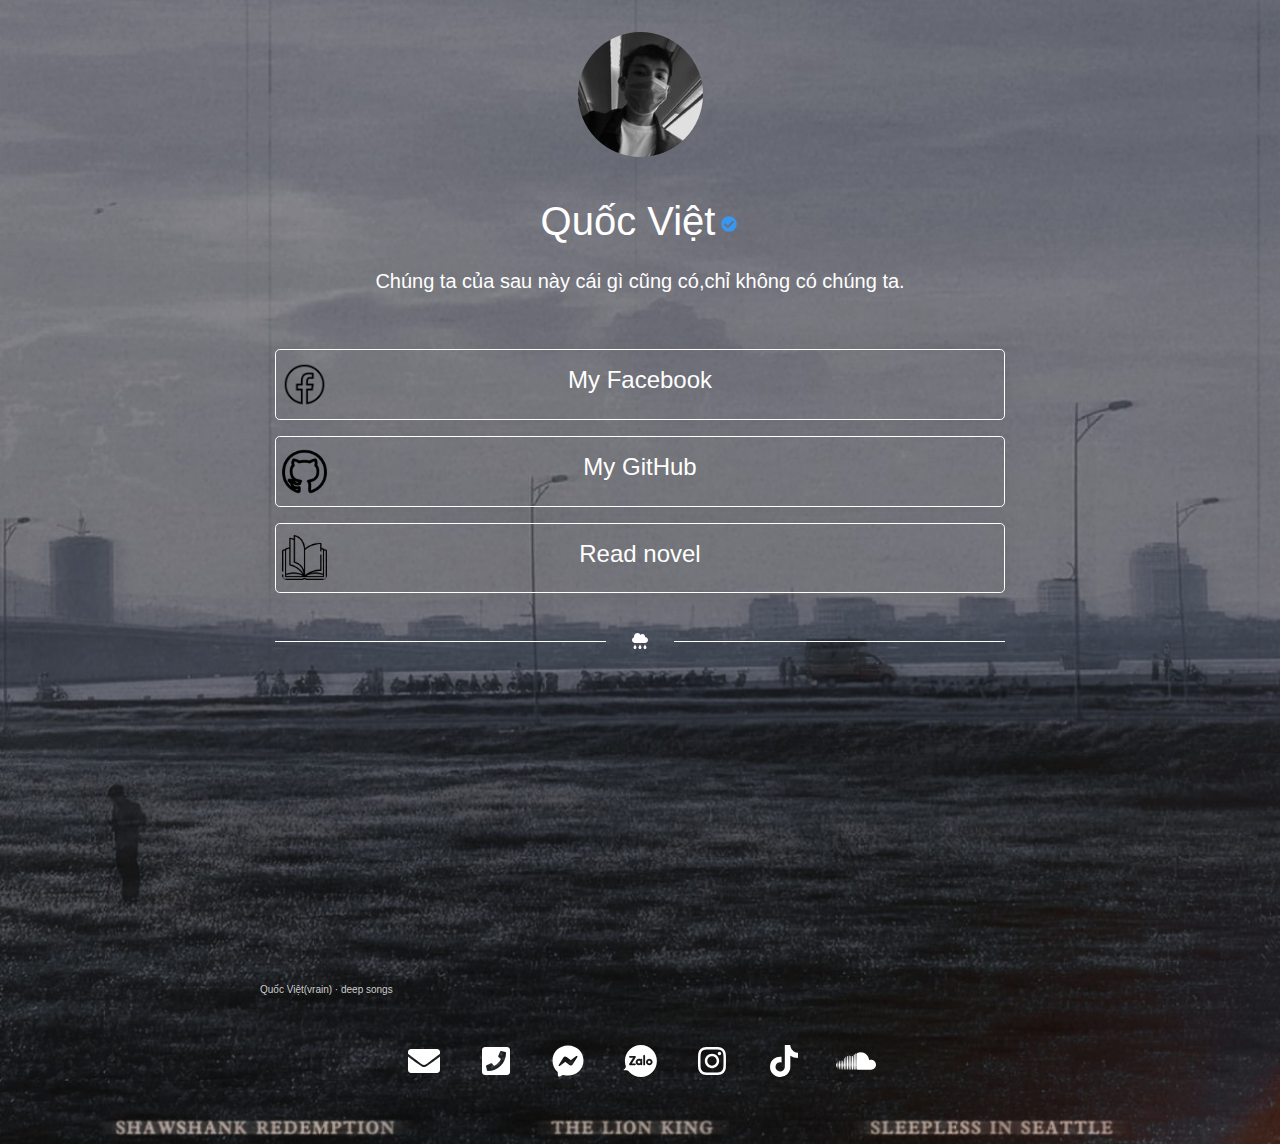
==== index.html @ 7cb37498 "Update index.html" ====
<!DOCTYPE html>
<html lang="en" class="link-html">
    <head>
        <title>About Me</title>
        <meta http-equiv="content-type" content="text/html; charset=UTF-8" />
        <meta name="viewport" content="width=device-width, initial-scale=1, shrink-to-fit=no" />

                    <meta name="description" content="Giới thiệu bản thân" />
        
                    <!-- Open Graph / Facebook / Twitter -->
                                                
                                                                <meta property="og:description" content="Giới thiệu bản thân" />
                    <meta property="twitter:description" content="Giới thiệu bản thân" />
                                                                <meta property="og:image" content="1f1982a9df02b1df5c68b6f0b409a7d0.jpg" />
                    <meta property="twitter:image" content="1f1982a9df02b1df5c68b6f0b409a7d0.jpg" />
                                    
        
                    <link href="favicon.ico" rel="shortcut icon" />
        
        
                    <link href="bootstrap.min.css?v=801" rel="stylesheet" media="screen">
                    <link href="custom.css?v=801" rel="stylesheet" media="screen">
                    <link href="link-custom.css?v=801" rel="stylesheet" media="screen">
                    <link href="animate.min.css?v=801" rel="stylesheet" media="screen">
        
                                <link href="https://fonts.googleapis.com/css?family=Lato&display=swap" rel="stylesheet">
            <style>
                body {
                    font-family:"Latos", sans-serif !important;
                }
            </style>
          <style type="text/css">
       .p1{
          font-family: Helvetica;
          -webkit-box-sizing: border-box;
          text-align: center;

       }

       
   </style> 
        
        
        
    </head>

    
<body class="link-body " style="background: url('3b8f3bf7d4045f3088a0c37876cc962c.jpg');">
<style>
    @font-face {
        font-family: 'Arial Black';
        font-style: normal;
        font-weight: 400;
        src: url('../../../../../themes/altum/assets/font/arial-black.woff') format('woff');
    }

    @font-face {
        font-family: 'Book Antiqua';
        font-style: normal;
        font-weight: 400;
        src: url('../../../../../themes/altum/assets/font/book-antiqua.woff') format('woff');
    }
    @font-face {
        font-family: 'Comic Sans MS';
        font-style: normal;
        font-weight: 400;
        src: url('../../../../../themes/altum/assets/font/comic-sans-ms.woff') format('woff');
    }
    @font-face {
        font-family: 'Courier New';
        font-style: normal;
        font-weight: 400;
        src: url('../../../../../themes/altum/assets/font/courier-new.woff') format('woff');
    }
    @font-face {
        font-family: 'Georgia';
        font-style: normal;
        font-weight: 400;
        src: url('../../../../../themes/altum/assets/font/georgia.woff') format('woff');
    }
    @font-face {
        font-family: 'Helvetica';
        font-style: normal;
        font-weight: 400;
        src: url('../../../../../themes/altum/assets/font/helvetica.woff') format('woff');
    }
    @font-face {
        font-family: 'Impact';
        font-style: normal;
        font-weight: 400;
        src: url('../../../../../themes/altum/assets/font/impact.woff') format('woff');
    }
    @font-face {
        font-family: 'Times New Roman';
        font-style: normal;
        font-weight: 400;
        src: url('../../../../../themes/altum/assets/font/times-new-roman.woff') format('woff');
    }

    @font-face {
        font-family: 'Tahoma';
        font-style: normal;
        font-weight: 400;
        src: url('../../../../../themes/altum/assets/font/tahoma.woff') format('woff');
    }

    @font-face {
        font-family: 'Trebuchet MS';
        font-style: normal;
        font-weight: 400;
        src: url('../../../../../themes/altum/assets/font/tahoma.woff') format('woff');
    }
    @font-face {
        font-family: 'Trebuchet MS';
        font-style: normal;
        font-weight: 400;
        src: url('../../../../../themes/altum/assets/font/trebuchet-ms.woff') format('woff');
    }
    @font-face {
        font-family: 'Verdana';
        font-style: normal;
        font-weight: 400;
        src: url('../../../../../themes/altum/assets/font/verdana.woff') format('woff');
    }

    @font-face {
        font-family: 'Wingdings';
        font-style: normal;
        font-weight: normal;
        src: url('../../../../../themes/altum/assets/font/wingding.woff') format('woff');
    }
    @font-face {
        font-family: 'Webdings';
        font-style: normal;
        font-weight: normal;
        src: url('../../../../../themes/altum/assets/font/webdings.woff') format('woff');
    }
    @font-face {
        font-family: 'Terminal';
        font-style: normal;
        font-weight: normal;
        src: url('../../../../../themes/altum/assets/font/terminal.woff') format('woff');
    }
    @font-face {
        font-family: 'Symbol';
        font-style: normal;
        font-weight: normal;
        src: url('../../../../../themes/altum/assets/font/symbol.woff') format('woff');
    }
    @font-face {
        font-family: 'Arial';
        font-style: normal;
        font-weight: normal;
        src: url('../../../../../themes/altum/assets/font/arial.woff') format('woff');
    }
    @font-face {
        font-family: 'Andale Mono';
        font-style: normal;
        font-weight: normal;
        src: url('../../../../../themes/altum/assets/font/andale-mono.woff') format('woff');
    }
    </style>
    <div class="container animate__animated animate__fadeIn">
        <div class="row d-flex justify-content-center text-center">
            <div class="col-md-8 link-content ">
                                
                <header class="d-flex flex-column align-items-center" style="color: #fff">
                    <img id="image" src="bb5ec8933a8e8cc62a2140f6967f6665.jpg" alt="Avatar" class="link-image"  />

                    <div class="d-flex flex-row align-items-center mt-4">
                        <h1 style="font-family:Arial;" id="title">Quốc Việt</h1>

                                                <span data-toggle="tooltip" title="Verified" class="link-verified ml-1"><i class="fa fa-fw fa-check-circle fa-1x"></i></span>
                                            </div>

                    <p id="description"><h5 class="p1" > Chúng ta của sau này cái gì cũng có,chỉ không có chúng ta. </h5></p>
                </header>

                <main id="links" class="mt-4">
                    <div class="row">

                        <div data-biolink-block-id="55191" class="col-12 my-2">
    <a data-nodeeplinks="100021952096888" 
        href=" https://www.facebook.com/Rain.16.4.2002" data-biolink-block-id="55191" class="btn btn-block btn-primary link-btn link-btn-rounded animate__animated animate__repeat-1 animate__pulse animate__delay-7s" 
        style="color: #FFFFFF; background: transparent; border: .1rem solid #FFFFFF">
        <div class="link-btn-image-wrapper link-btn-rounded" >
            <img src="6e3567d1ef678dacb10f0b6623782a63.png" class="link-btn-image" loading="lazy" />
        </div>
            <h4>My Facebook </h4>       
            </a>
</div>


                                                    
                                                                
<div data-biolink-block-id="55192" class="col-12 my-2">
    <a data-nodeeplink="" 
        href="https://github.com/vrain1642002/" data-biolink-block-id="55192" class="btn btn-block btn-primary link-btn link-btn-rounded animate__animated animate__repeat-2 animate__pulse animate__delay-7s" 
        style="color: #FFFFFF; background: transparent; border: .1rem solid #FFFFFF">
        <div class="link-btn-image-wrapper link-btn-rounded" >
            <img src="1.png" class="link-btn-image" loading="lazy" />
        </div>
              <h4>  My GitHub</h4> 
        
                    
            </a>
</div>



                            
                                                                
<div data-biolink-block-id="55195" class="col-12 my-2">
    <a data-nodeeplink="" 
        href="https://metruyenchu.com/" data-biolink-block-id="55195" class="btn btn-block btn-primary link-btn link-btn-rounded animate__animated animate__repeat-3 animate__pulse animate__delay-7s" 
        style="color: #FFFFFF; background: transparent; border: .1rem solid #FFFFFF">
        <div class="link-btn-image-wrapper link-btn-rounded" >
            <img src="2.png" class="link-btn-image" loading="lazy" />
        </div>

        
                   <h4>  Read novel </h4>        
            </a>
</div>



                            
                                                                


                            
                                
                                                                
<div data-biolink-block-id="57053" class="col-12 mt-4 mb-4">
    <div class="d-flex justify-content-center align-items-center">
        <hr class="w-100" style="border-color: #FFFFFF;" />

        <span class="mx-4">
            <i class="fas fa-cloud-rain fa-fw" style="color: #FFFFFF;"></i>
        </span>

        <hr class="w-100" style="border-color: #FFFFFF;" />
    </div>
</div>
<iframe width="100%" height="300" scrolling="no" frameborder="no" allow="autoplay" src="https://w.soundcloud.com/player/?url=https%3A//api.soundcloud.com/playlists/1082363620&color=%23717178&auto_play=false&hide_related=false&show_comments=true&show_user=true&show_reposts=false&show_teaser=true&visual=true"></iframe><div style="font-size: 10px; color: #cccccc;line-break: anywhere;word-break: normal;overflow: hidden;white-space: nowrap;text-overflow: ellipsis; font-family: Interstate,Lucida Grande,Lucida Sans Unicode,Lucida Sans,Garuda,Verdana,Tahoma,sans-serif;font-weight: 100;"><a href="https://soundcloud.com/qu-c-vi-t-201417100" title="Quốc Việt(vrain)" target="_blank" style="color: #cccccc; text-decoration: none;">Quốc Việt(vrain)</a> · <a href="https://soundcloud.com/qu-c-vi-t-201417100/sets/deep-song" title="deep songs" target="_blank" style="color: #cccccc; text-decoration: none;">deep songs</a></div>
                                                                        </div>

                                        <div id="socials" class="d-flex flex-wrap justify-content-center mt-5">

                                                                
                        <div class="mx-3 mb-3">
                            <span >
                                <a href="mailto: nhqviet.dth.tuy@gmail.com" target="_blank">
                                                                            <i
                                            data-toggle="tooltip"
                                            title="Email"
                                            class="fa fa-envelope fa-fw fa-2x"
                                            style="color: #fff; fill: #fff">
                                        </i>
                                                                    </a>
                            </span>
                        </div>

                                                                    
                        <div class="mx-3 mb-3">
                            <span >
                                <a href="tel: 0866715211" target="_blank">
                                                                            <i
                                            data-toggle="tooltip"
                                            title="Telephone"
                                            class="fa fa-phone-square fa-fw fa-2x"
                                            style="color: #fff; fill: #fff">
                                        </i>
                                                                    </a>
                            </span>
                        </div>

                                                                                                                                                            
                     

                                                                    
                        <div class="mx-3 mb-3">
                            <span >
                                <a href="https://m.me/Rain.16.4.2002" target="_blank">
                                                                            <i
                                            data-toggle="tooltip"
                                            title="Facebook Messenger"
                                            class="fab fa-facebook-messenger fa-fw fa-2x"
                                            style="color: #fff; fill: #fff">
                                        </i>
                                                                    </a>
                            </span>
                        </div>

                                                                    
                        <div class="mx-3 mb-3">
                            <span >
                                <a href="https://zalo.me/0866715211" target="_blank">
                                                                            <svg version="1.1" id="Layer_1" xmlns="http://www.w3.org/2000/svg" xmlns:xlink="http://www.w3.org/1999/xlink" x="0px" y="0px"
	                                         viewBox="0 0 40.1 38" style="width: 40px; height: 32px; fill: #fff; color: #fff; fill: #fff" xml:space="preserve">
                                            <path d="M7.5,31.8c-1.4-1.7-3.3-1.7-4.9-1.8c-0.8,0-1.7-0.1-2.5-0.3c0.6-0.4,1.2-0.8,1.7-1.2c0.5-0.6,0.9-1.2,1.2-1.9
                                                c0.2-0.6,0.4-1.2,0.2-1.9l0,0C1.6,20.2,9.4,33.7,7.5,31.8z M25,11.9c-0.6,0-1.1,0.5-1.1,1.1v10.1c0,0.6,0.5,1.1,1.1,1.1
                                                s1.1-0.5,1.1-1.1l0,0V13C26.1,12.4,25.6,11.9,25,11.9L25,11.9z M8.2,13c-0.6,0-1.1,0.5-1.1,1.1s0.5,1.1,1.1,1.1l0,0h3.6l-4.5,7.2
                                                c-0.3,0.5-0.2,1.2,0.4,1.5c0.2,0.1,0.4,0.2,0.7,0.2H14c0.6,0,1.1-0.5,1.1-1.1s-0.5-1.1-1.1-1.1l0,0h-3.6l4.5-7.2
                                                c0.3-0.5,0.2-1.2-0.4-1.5c-0.2-0.1-0.4-0.2-0.6-0.2C13.9,13,8.2,13,8.2,13z M21.6,16.3c-0.4,0-0.7,0.2-0.9,0.5
                                                c-0.6-0.3-1.2-0.5-1.9-0.5c-2.1,0-3.9,1.8-3.9,3.9s1.8,3.9,3.9,3.9c0.7,0,1.3-0.2,1.9-0.5c0.3,0.5,1,0.7,1.5,0.3
                                                c0.3-0.2,0.5-0.6,0.5-1v-2.8v-2.8C22.7,16.8,22.2,16.3,21.6,16.3L21.6,16.3z M31.1,16.3c-2.1,0-3.9,1.8-3.9,3.9s1.8,3.9,3.9,3.9
                                                c2.1,0,3.9-1.8,3.9-3.9S33.3,16.3,31.1,16.3z M18.9,18.6c0.9,0,1.7,0.7,1.7,1.7c0,0.9-0.7,1.7-1.7,1.7c-0.9,0-1.7-0.7-1.7-1.7
                                                S17.9,18.6,18.9,18.6z M31.1,18.6c0.9,0,1.7,0.7,1.7,1.7c0,0.9-0.7,1.7-1.7,1.7c-1,0-1.7-0.7-1.7-1.7S30.1,18.6,31.1,18.6z M40.1,19
                                                c0,10.5-8.5,19-19,19s-19-8.5-19-19s8.5-19,19-19S40.1,8.5,40.1,19z"/>
                                        </svg>

                                                                    </a>
                            </span>
                        </div>

                                                                    
                        <div class="mx-3 mb-3">
                            <span >
                                <a href="https://instagram.com/together10010" target="_blank">
                                                                            <i
                                            data-toggle="tooltip"
                                            title="Instagram"
                                            class="fab fa-instagram fa-fw fa-2x"
                                            style="color: #fff; fill: #fff">
                                        </i>
                                                                    </a>
                            </span>
                        </div>

                                                                                                                
                        <div class="mx-3 mb-3">
                            <span >
                                <a href="https://tiktok.com/@vrain1642002" target="_blank">
                                                                            <i
                                            data-toggle="tooltip"
                                            title="TikTok"
                                            class="fab fa-tiktok fa-fw fa-2x"
                                            style="color: #fff; fill: #fff">
                                        </i>
                                                                    </a>
                            </span>
                        </div>

                                                                                                                
                        <div class="mx-3 mb-3">
                            <span >
                                <a href="https://soundcloud.com/qu-c-vi-t-201417100" target="_blank">
                                                                            <i
                                            data-toggle="tooltip"
                                            title="SoundCloud"
                                            class="fab fa-soundcloud fa-fw fa-2x"
                                            style="color: #fff; fill: #fff">
                                        </i>
                                                                    </a>
                            </span>
                        </div>

                                                                                                                                                                                
                    </div>
                    
                </main>

                
                <footer class="link-footer">
                                    </footer>

            </div>
        </div>
    </div>

    </body>



  

    <script src="fb-deep-link.js"></script>
            <script src="jquery.min.js?v=801"></script>
            <script src="popper.min.js?v=801"></script>
            <script src="bootstrap.min.js?v=801"></script>
            <script src="main1.js?v=801"></script>
            <script src="functions1.js?v=801"></script>
            <script src="fontawesome.min.js?v=801"></script>
    
    <script>
  s



</html>
---- custom.css ----
b, strong {
	font-weight: 500;
}
/* Cancel the bg white for dark mode */
body[data-theme-style="dark"].bg-white {
	background: var(--body-bg) !important;
}
#create_biolink_socials {
	overflow-y: auto;
	overflow-x: hidden;
}
.scrolling::-webkit-scrollbar-track {
	-webkit-box-shadow: inset 0 0 6px rgba(0,0,0,0.3);
	background-color: #F5F5F5;
	border-radius: 10px;
}
.scrolling::-webkit-scrollbar
{
	width: 6px;
	background-color: #F5F5F5;

}
.scrolling::-webkit-scrollbar-thumb
{
	background-color: rgba(130, 122, 122, 0.42);
	border-radius: 10px;
}

.link-body::-webkit-scrollbar-track {
	-webkit-box-shadow: inset 0 0 6px rgba(0,0,0,0.3);
	background-color: #F5F5F5;
	border-radius: 10px;
}
.link-body::-webkit-scrollbar
{
	width: 6px;
	background-color: #2424241c;

}
.link-body::-webkit-scrollbar-thumb
{
	background-color: rgba(130, 122, 122, 0.42);
	border-radius: 10px;
}
.modal-header {
	padding: 1rem;
	border-bottom: 0;
}

.modal-subheader {
	padding: 0 1rem;
	border-bottom: 0;
	margin: 0;
}

.modal-content {
	padding: 1rem;
	border: none;
	box-shadow: none;
	-webkit-box-shadow: none;
}

/* Forms */
.input-group-text {
	font-size: 0.9rem;
}

/* Footer */
.footer {
	padding: 4rem 0;
	margin: 6rem 0 0 0;
	font-size: 0.95rem;
	background: var(--footer-bg);
}

.footer {
	color: rgba(255, 255, 255, 0.65);
}

.footer a:not(.dropdown-item), .footer a:hover:not(.dropdown-item) {
	color: rgba(255, 255, 255, 0.65);
}

.footer a.icon {
	color: rgba(255, 255, 255, 0.65);
}

.footer-logo {
	width: 75px;
	max-width: 75px;
	height: auto;
	filter: grayscale(100%);
}

/* Filters */
.filters-dropdown {
	width: 18rem;
	max-height: 30rem;
	overflow-y: auto;
}

/* Custom breadcrumbs */
.custom-breadcrumbs {
	list-style: none;
	padding: 0;
	display: flex;
	flex-wrap: wrap;
}

.custom-breadcrumbs > li {
	margin-right: .5rem;
}

.custom-breadcrumbs > li > a {
	color: var(--gray);
}

.custom-breadcrumbs > li > svg {
	color: var(--gray-400);
	margin-left: .5rem;
}

.custom-breadcrumbs > li.active {
}

/* Helper classes */
.list-style-none {
	list-style: none;
	padding: 0;
}

.clickable {
	cursor: pointer;
}

.no-underline, .no-underline:hover{
	text-decoration: none;
}

.icon-favicon {
	width: 1rem;
	height: 1rem;
}

/* Navbar custom menu */
.navbar .dropdown-item svg {
	color: var(--gray-700);
}

.navbar .dropdown-item:active svg {
	color: var(--white);
}

.navbar-main {
	min-height: 0 !important;
	background: var(--white);
	border-bottom: 1px solid var(--gray-300);
}

[data-theme-style="dark"] .navbar-main {
	border-bottom: 1px solid var(--gray-100);
}

.navbar-main .navbar-nav > li {
	padding: .5rem !important;
}

.navbar-logo {
	max-height: 2.5rem;
	height: 2.5rem;
}

.navbar-avatar {
	width: 50px;
	height: 50px;
	border-radius: 50%;
}

.navbar-custom-toggler {
	padding: 0.5rem .8rem;
	font-size: 1.25rem;
	line-height: 1;
	background-color: transparent;
	border-radius: .25rem;

	color: var(--gray-700);
	border-color: var(--gray-300);
}

.navbar-dark .navbar-nav .nav-link {
	color: rgba(255,255,255,.85);
}

.chart-container {
	position: relative;
	margin: auto;
	height: 250px;
	width: 100%;
}

/* Dropdown */
.dropdown-toggle-simple::after {
	display:none;
}

/* Nav pills custom */
.nav-custom .nav-link {
	font-size: .95rem;
	background: var(--white);
	border-radius: .25rem;
	border: 2px solid var(--gray-200);
	color: var(--gray-700);
}

.nav-custom .nav-link:hover {
	color: var(--primary-900);
	/*background: var(--primary-100);*/
	border-color: var(--primary-700);
}

.nav-custom .nav-link.active {
	color: var(--primary-800);
	border-color: var(--primary-800);
}

/* Index */
.index-container {
	width: 100%;
	padding: 10rem 0 12rem 0;

	background-image: url("data:image/svg+xml,%0A%3Csvg viewBox='0 0 500 500' xmlns='http://www.w3.org/2000/svg' width='100%25' id='blobSvg'%3E%3Cpath id='blob' d='M461,317Q434,384,367,394.5Q300,405,242.5,427Q185,449,145,402Q105,355,71,302.5Q37,250,81.5,205Q126,160,165.5,135Q205,110,255,95Q305,80,328,128.5Q351,177,419.5,213.5Q488,250,461,317Z' fill='none' stroke-width='7px' stroke='%23B2F5EA'%3E%3C/path%3E%3C/svg%3E%0A");	background-size: 130%;
	background-repeat: no-repeat;
	background-position: 75% 35%;
}

@media (min-width: 576px) {
}

@media (min-width: 768px) {
}

@media (min-width: 992px) {
	.index-container {
		background-image:
				url("data:image/svg+xml,%0A%3Csvg viewBox='0 0 500 500' xmlns='http://www.w3.org/2000/svg' width='100%25' id='blobSvg'%3E%3Cdefs%3E%3ClinearGradient id='gradient' x1='0%25' y1='0%25' x2='0%25' y2='100%25'%3E%3Cstop offset='0%25' style='stop-color: rgb(194, 229, 156);'%3E%3C/stop%3E%3Cstop offset='100%25' style='stop-color: rgb(100, 179, 244);'%3E%3C/stop%3E%3C/linearGradient%3E%3C/defs%3E%3Cpath id='blob' d='M432,307Q448,364,393.5,384Q339,404,294.5,399Q250,394,205,400Q160,406,147,361.5Q134,317,103,283.5Q72,250,99.5,214.5Q127,179,153,153Q179,127,214.5,76.5Q250,26,290,68.5Q330,111,393,121Q456,131,436,190.5Q416,250,432,307Z' fill='none' stroke-width='7px' stroke='url(%23gradient)'%3E%3C/path%3E%3C/svg%3E%0A"),
				url("data:image/svg+xml,%0A%3Csvg viewBox='0 0 500 500' xmlns='http://www.w3.org/2000/svg' width='100%25' id='blobSvg'%3E%3Cpath id='blob' d='M460.5,300.5Q425,351,378,370.5Q331,390,290.5,389.5Q250,389,199,407.5Q148,426,110.5,389Q73,352,91,301Q109,250,114.5,212.5Q120,175,149,150.5Q178,126,214,65.5Q250,5,310.5,23Q371,41,373,109.5Q375,178,435.5,214Q496,250,460.5,300.5Z' fill='none' stroke-width='7px' stroke='%2300cec9'%3E%3C/path%3E%3C/svg%3E%0A"),
				url("data:image/svg+xml,%0A%3Csvg viewBox='0 0 500 500' xmlns='http://www.w3.org/2000/svg' width='100%25' id='blobSvg'%3E%3Cpath id='blob' d='M417,303Q451,356,411,391Q371,426,322.5,437Q274,448,221.5,455.5Q169,463,132.5,425Q96,387,85,340Q74,293,55,245Q36,197,79.5,167Q123,137,160,124Q197,111,232.5,107.5Q268,104,327.5,78Q387,52,429,93Q471,134,427,192Q383,250,417,303Z' fill='none' stroke-width='7px' stroke='%23a29bfe'%3E%3C/path%3E%3C/svg%3E%0A"),
				url("data:image/svg+xml,%0A%3Csvg viewBox='0 0 500 500' xmlns='http://www.w3.org/2000/svg' width='100%25' id='blobSvg'%3E%3Cpath id='blob' d='M448.57143,295.10713Q422.53566,340.21425,371.74995,346.87496Q320.96424,353.53566,299.98212,421.8214Q279,490.10715,226.16072,470.62499Q173.32144,451.14282,133.26785,419.91071Q93.21425,388.6786,94.19646,338.57143Q95.17866,288.46426,96.57149,250.33928Q97.96432,212.21429,108.92859,173.57143Q119.89285,134.92857,147.5,93.07143Q175.10715,51.21429,222.625,65.94641Q270.14286,80.67852,308.46428,95.49998Q346.78571,110.32144,402.92859,125.39285Q459.07147,140.46426,466.83934,195.23213Q474.60721,250,448.57143,295.10713Z' fill='none' stroke-width='7px' stroke='%2338B2AC'%3E%3C/path%3E%3C/svg%3E%0A");

		background-position: 90%, 100%, 95%, 85%;
		background-size: 30rem, 45rem, 35rem, 30rem;
		background-repeat: no-repeat;
	}
}

@media (min-width: 1200px) {
	.index-container {
		background-position: 60%, 100%, 100%, 75%;
		background-size: contain, 30rem, 45rem, contain;
		background-repeat: no-repeat;
	}
}

.index-image {
	width: 100%;
	height: auto;
	position: absolute;
	top: -5rem;
}


@media (min-width: 1375px) {
	.index-image {
		width: 115%;
		top: -8rem;
	}
}

.index-header {
	font-size: 3.8rem;
	font-weight: bold;
}

.index-subheader {
	font-size: 1.35rem;
}

.index-button {
	padding: 1rem 1.7rem;
	font-size: 1rem;
	letter-spacing: 0.15rem;
	font-weight: bold;
	text-transform: uppercase;
	box-shadow: 0 0 .8rem 0 rgba(136, 152, 170, .15) !important;
	transition: all .3s ease-in-out;
}

.user-avatar {
	border-radius: 50%;
	max-width: 80px;
	max-height: 80px;
}

/* Link Settings page */
.link-image-preview {
	width: 125px;
	height: 125px;
	border-radius: 50%;
	border: .1rem dashed var(--gray-400);
	padding: .5rem;
}

.link-background-type-preset {
	width: 100%;
	height: 8rem;
	border-radius: .25rem;
	opacity: .75;
	transition: .3s opacity;
}

.link-background-type-preset:hover {
	cursor: pointer;
}

input[type="radio"]:checked ~ .link-background-type-preset {
	opacity: 1;
}

.link-background-type-image {
	border-radius: .25rem;
	margin-bottom: .5rem;
}

/* Biolink preview iframe */
.biolink-preview-container {

}

.biolink-preview {
	position: relative;
	margin: 0 auto;
	height: auto;
	width: auto;
	display: inline-block;
	text-align: left;
	border-radius: 4rem;
	padding: .7rem;
	background: linear-gradient(45deg,#444,#111);
	box-shadow: 0 0px 30px rgba(0,0,0,0.20);
	border: .3rem solid #444546;
}

@media (min-width: 768px) {
	.biolink-preview {
		position: sticky;
		top: .5rem;
	}
}

.biolink-preview-iframe-container {
	overflow: hidden;
	width: 300px;
	height: 625px;
	border-radius: 3rem;
	position: relative;
}

@media (min-width: 768px) {
	.biolink-preview-iframe-container {
		width: 375px;
		height: 825px;
	}
}

.biolink-preview-iframe {
	width: 100%;
	height: 100%;
	border: 0;
	margin: 0;
	padding: 0;
}


/* Others */
.trigger-type-select {
	max-width: 150px !important;
}

.container-disabled {
	pointer-events: none;
	opacity: .5;
}

.container-disabled-simple {
	pointer-events: none;
}

/* Other animations */
@keyframes slowbounce {
	from {
		-webkit-transform: translateY(0px);
		transform: translateY(0px);
	}
	to {
		-webkit-transform: translateY(-30px);
		transform: translateY(-30px);
	}
}

/* Custom dropdown */
.dropdown .dropdown-menu {
	border: 2px solid var(--gray-200);
	box-shadow: none;
}

.dropdown-divider {
	border-top: 2px solid var(--gray-200);
}

/* Animate dropdown menu */
.dropdown .dropdown-menu {
	animation-name: opacityIn;
	animation-duration: 0.3s;
}
@keyframes opacityIn {
	from {
		opacity: .3;
	}
	to {
		opacity: 1;
	}
}

/* Custom row */
.custom-row {
	border-radius: .25rem;
	padding: .75rem;
	position: relative;
	border: 2px solid var(--gray-200);
	background: var(--white);
}

[data-theme-style="dark"] .custom-row {
	border-color: var(--gray-100);
}

@media (min-width: 992px) {
	.custom-row {
		padding: 1.5rem;
	}
}

.custom-row-inactive {
	background: var(--gray-200);
}

.custom-row-side-controller {
	right: 100%;
	top: 25%;
	font-size: 1.2em;
	padding: .2em .2em;
}

@media (min-width: 768px) {

}

@media (min-width: 992px) {
	.custom-row-side-controller {
		position: absolute;
		padding: .4em .8em;
	}
}

.custom-row-side-controller-grab {
	cursor: grab;
}


/* Tables */
.table-custom-container {
	/*box-shadow: 0 .125rem .25rem rgba(0,0,0,.075) !important;*/
	border-radius: .25rem;
	border: 2px solid var(--gray-200);
}

.table-custom {
	margin-bottom: 0;
}

.table-custom thead th {
	border-top: 0;
	border-bottom: 0;
	background: var(--gray-100);
	color: var(--gray-900)
}

.table-custom th {
	padding: 1.25rem 1rem;
}

.table-custom td {
	padding: 1.75rem 1rem;
	background: var(--white);
	vertical-align: middle;
}

.table-custom tbody tr {
	transition: all .3s ease-in-out;
}

.table-custom tbody tr:hover td {
	background: var(--gray-100);
}

/* Custom PRE container */
.pre-custom {
	box-shadow: 0px 0px 20px #0000001a;
	background: white;
	padding: 2rem;
	font-size: 0.75rem;
}

/* Helpers */
.appearance-none {
	appearance: none;
	-moz-appearance: none;
	-webkit-appearance: none;
}
.select-custom-altum {
	background: url("data:image/svg+xml,%3csvg xmlns='http://www.w3.org/2000/svg' viewBox='0 0 4 5'%3e%3cpath fill='%232D3748' d='M2 0L0 2h4zm0 5L0 3h4z'/%3e%3c/svg%3e") no-repeat right .75rem center/8px 10px;
	padding: .375rem 1.75rem .375rem .75rem;
	background-color: var(--gray-200);
}

[data-theme-style="dark"] .select-custom-altum {
	background-color: var(--gray-100);
}

/* Highlight color pickers */
.pickr .pcr-button {
	border: 1px solid var(--gray-300)
}

/* Pricing */
.pricing-container {
	width: 80vw;
	position: relative;
	left: calc(-40vw + 50%);
}

.pricing {
	display: flex;
	flex-wrap: wrap;
	justify-content: center;
	width: 100%;
	margin: 0 auto 3em;
}

.pricing-plan {
	display: flex;
	flex-direction: column;
	flex: 0 1 360px;
	border-radius: .5rem;
	margin: 0 1.5rem 1.5rem 1.5rem;
	overflow: hidden;
	border: 2px solid var(--gray-300);
}

.pricing-header {
	display: flex;
	flex-direction: column;
	align-items: center;
	padding: 2.2rem 2.2rem 0 2.2rem;
	border-bottom: 1px solid var(--gray-200);
}

[data-theme-style="dark"] .pricing-header {
	border-color: var(--gray-100);
}

.pricing-name {
	background: var(--primary-200);
	padding: .15rem 1.25rem;
	color: var(--primary-600);
	font-size: .85rem;
	font-weight: 600;
	text-transform: uppercase;
	border-radius: 5rem;
}

.pricing-price {
	margin: 1rem 0;
}

.pricing-price-amount {
	font-size: 2.3rem;
	font-weight: bold;
}

.pricing-price-currency {
	font-size: .9rem;
	color: var(--gray);
}

.pricing-details {
	text-align: center;
	font-size: .85rem;
	color: var(--primary-800);
	margin-bottom: 1.5rem;
}

.pricing-body {
	padding: 0 2.2rem 2.2rem 2.2rem;
	background: var(--white);
}

.pricing-features {
	margin: 3rem 0;
	list-style: none;
	padding: 0;
}

.pricing-features li {
	display: flex;
	justify-content: space-between;
	align-items: center;

	margin: 1rem 0;
}

.pricing-button {
	font-weight: 600;
	font-size: 1.05rem;
	border-radius: 50rem;
}

/* Qr Code */
#qr {
	padding: 1rem;
}
#qr img {
	width: 100%;
	height: auto;
}

/* Custom Radio Boxes */
.custom-radio-box {
	cursor: pointer;
}

.custom-radio-box .custom-radio-box-main-text {
	font-size: 2.25rem;
}

.custom-radio-box .custom-radio-box-main-icon {
	font-size: 2.5rem;
}

.custom-radio-box input[type="radio"] + div {
	transition: all .3s ease-in-out;
	border: 2px solid var(--gray-200);
	background: var(--white);
}

.custom-radio-box input[type="radio"]:checked + div {
	border: 2px solid var(--primary);
}

/* Projects */
.project-avatar {
	width: 45px;
	height: 45px;
}

/* Round circles */
.round-circle-md {
	width: 2.5rem;
	height: 2.5rem;
	display: flex;
	justify-content: center;
	align-items: center;
	border-radius: 50%;
}

.round-circle-lg {
	width: 4.5rem;
	height: 4.5rem;
	display: flex;
	justify-content: center;
	align-items: center;
	border-radius: 50%;
}

/* Gradients */
.bg-gradient-primary {
	background: linear-gradient(230deg, #759bff, #843cf6);
}

.bg-gradient-secondary {
	background: linear-gradient(to right, #e7ebf0, #868e96);
}

.bg-gradient-success {
	background: linear-gradient(45deg, #7bffce, #30c93e);
}

.bg-gradient-info {
	background: linear-gradient(190deg, #64ddf1, #3c98f6);
}

.bg-gradient-warning {
	background: linear-gradient(135deg, #ffc480, #ff763b);
}

.bg-gradient-danger {
	background: linear-gradient(316deg, #fc5286, #fbaaa2);
}

.bg-gradient-light {
	background: linear-gradient(to right, #cfd9df 0%, #e2ebf0 100%);
}

.bg-gradient-dark {
	background: linear-gradient(to right, #7d7979 0%, #000000 100%);
}

/* Badge colors */
.badge-primary {
	color: hsl(211, 100%, 35%);
	background-color: hsl(211, 100%, 85%);
}

[data-theme-style="dark"] .badge-primary {
	background-color: hsl(211, 100%, 35%);
	color: hsl(211, 100%, 85%);
}

.badge-secondary {
	color: hsl(208, 7%, 35%);
	background-color: hsl(208, 7%, 85%);
}

[data-theme-style="dark"] .badge-secondary {
	background-color: hsl(208, 7%, 35%);
	color: hsl(208, 7%, 85%);
}

.badge-success {
	color: hsla(134, 50%, 30%, 1);
	background-color: hsla(134, 50%, 85%, 1);
}

[data-theme-style="dark"] .badge-success {
	background-color: hsla(134, 50%, 30%, 1);
	color: hsla(134, 50%, 85%, 1);
}

.badge-danger {
	color: hsla(354, 70%, 35%, 1);
	background-color: hsla(354, 70%, 85%, 1);
}

[data-theme-style="dark"] .badge-danger {
	background-color: hsla(354, 70%, 35%, 1);
	color: hsla(354, 70%, 85%, 1);
}

.badge-warning {
	background-color: hsla(45, 100%, 85%, 1);
	color: hsla(40, 80%, 30%, 1);
}

[data-theme-style="dark"] .badge-warning {
	background-color: hsla(50, 10%, 20%, 1);
	color: hsla(45, 100%, 85%, 1);
}

.badge-info {
	color: hsla(188, 60%, 30%, 1);
	background-color: hsla(188, 78%, 85%, 1);
}

[data-theme-style="dark"] .badge-info {
	background-color: hsla(188, 60%, 30%, 1);
	color: hsla(188, 78%, 85%, 1);
}

.badge-light {
	color: hsla(210, 15%, 35%, 1);
	background-color: hsl(210, 17%, 95%);
}

[data-theme-style="dark"] .badge-light {
	background-color: hsla(210, 15%, 35%, 1);
	color: hsl(210, 17%, 95%);
}

.badge-dark {
	color: hsla(210, 10%, 90%, 1);
	background-color: hsla(210, 10%, 20%, 1);
}

[data-theme-style="dark"] .badge-dark {
	background-color: hsla(210, 10%, 90%, 1);
	color: hsla(210, 10%, 20%, 1);
}

/* Invoice css */
.invoice-table th {
	border-top: 0 !important;
}

@media print {
	.invoice-logo {
		filter: grayscale(100%);
	}
}
.mobile-mode {
	display: none;
}
@media (max-width:600px) {
	.mobile-mode {
		display: block;
	}
}
---- link-custom.css ----
.link-html {
    min-height: 100%;
}

.link-body {
    background-size: cover !important;
    background-position: center center !important;
    background-repeat: no-repeat !important;
    min-height: 100%;
}

.link-content {
    padding-top: 2rem;
}

.link-image {
    width: 125px;
    height: 125px;
    border-radius: 50%;
    margin-bottom: 1rem;
}

.link-verified {
    color: #3897F0;
}

.link-btn {
    position: relative;
    white-space: normal;
    word-wrap: break-word;
    padding: 1rem 4.5rem;
    font-size: 1.1rem;
    box-shadow: 0 0 20px #00000010;
    border: 0;
    transition: opacity 0.3s, background 0.3s;
    border-radius: 0;
}

.link-btn:hover {
    animation: none;
}

.link-btn-round {
    border-radius: 50px;
}

.link-btn-rounded {
    border-radius: .3rem;
}

.link-btn-image-wrapper {
    overflow: hidden;
    width: 100%;
    height: 100%;
    max-width: 45px;
    max-height: 45px;
    position: absolute;
    top: 50%;
    margin-top: -22.5px;
    margin-left: -4.1rem;
}

.link-grid-image-wrapper {
    position: relative;
    height: 10rem;
    width: 100%;
    background: var(--primary-100);
    border-radius: .25rem;
    overflow: hidden;
    background-position: center;
    background-size: cover;
}

@media (min-width: 992px) {
    .link-grid-image-wrapper {
        height: 20rem;
    }
}


.link-grid-image-overlay {
    position: absolute;
    bottom: 0;
    width: 100%;
    height: 2.5rem;
    background: rgba(0, 0, 0, .25);
    display: flex;
    justify-content: center;
    align-items: center;
    padding: .25rem 1rem;
}

.link-grid-image-overlay-text {
    color: white;
    font-size: 1.1rem;
}

.link-btn-image {
    width: 100%;
    height: auto;
}

.link-iframe-round {
    border-radius: .3rem;
    overflow:hidden;
    position:relative;
}

.tiktok-embed {
    border-radius: .3rem !important;
}

.link-footer {
    margin: 3rem 0;
    font-size: .9rem;
}

/* Background presets */
.link-body-background-one {
    background-image: linear-gradient(111.7deg, #a529b9 19.9%, #50b1e1 95%);
}

.link-body-background-two {
    background-image: linear-gradient(109.6deg, #ffb418 11.2%, #f73131 91.1%);
}

.link-body-background-three {
    background-image: linear-gradient(135deg, #79F1A4 10%, #0E5CAD 100%);
}

.link-body-background-four {
    background-image: linear-gradient(to bottom, #ff758c, #ff7eb3);
}

.link-body-background-five {
    background-image: linear-gradient(292.2deg, #3355ff 33.7%, #0088ff 93.7%);
}

.link-body-background-six {
    background: linear-gradient(to bottom, #fc5c7d, #6a82fb);
}
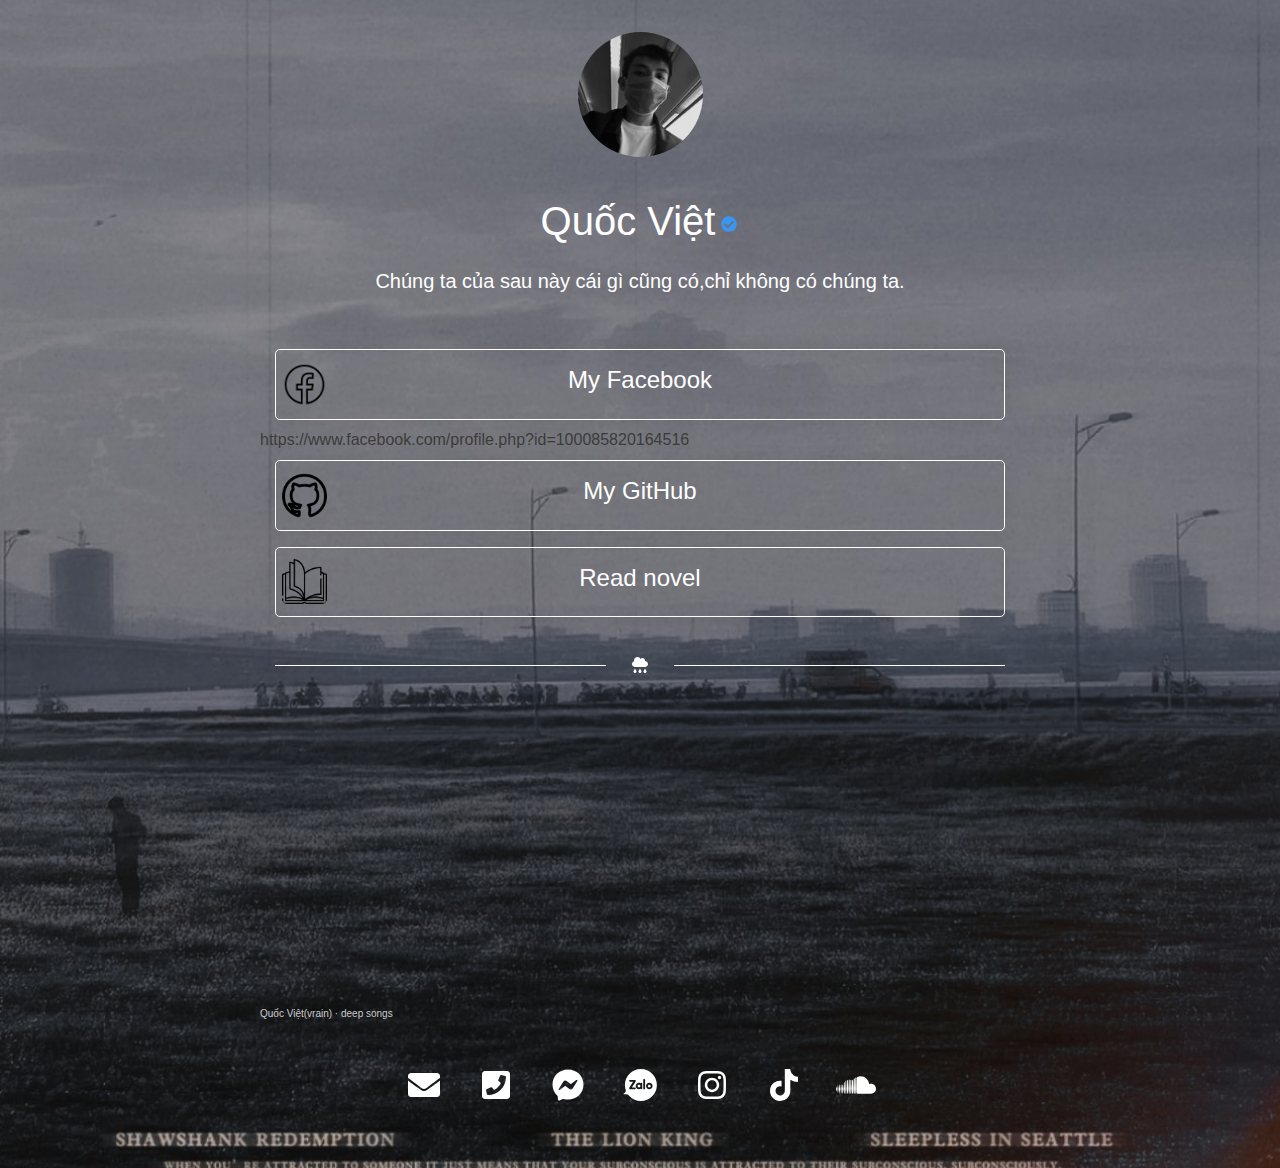
==== commit 84c82739: "Update index.html" ====
--- a/index.html
+++ b/index.html
@@ -3,6 +3,15 @@
 <html lang="en" class="link-html">
     <head>
         <title>About Me</title>
+        <!-- Global site tag (gtag.js) - Google Analytics -->
+<script async src="https://www.googletagmanager.com/gtag/js?id=G-WBZKK981E7"></script>
+<script>
+  window.dataLayer = window.dataLayer || [];
+  function gtag(){dataLayer.push(arguments);}
+  gtag('js', new Date());
+
+  gtag('config', 'G-WBZKK981E7');
+</script>
         <meta http-equiv="content-type" content="text/html; charset=UTF-8" />
         <meta name="viewport" content="width=device-width, initial-scale=1, shrink-to-fit=no" />
 
@@ -182,14 +191,14 @@
 
                         <div data-biolink-block-id="55191" class="col-12 my-2">
     <a data-nodeeplinks="100021952096888" 
-        href=" https://www.facebook.com/Rain.16.4.2002" data-biolink-block-id="55191" class="btn btn-block btn-primary link-btn link-btn-rounded animate__animated animate__repeat-1 animate__pulse animate__delay-7s" 
+        href=" https://www.facebook.com/profile.php?id=100085820164516" data-biolink-block-id="55191" class="btn btn-block btn-primary link-btn link-btn-rounded animate__animated animate__repeat-1 animate__pulse animate__delay-7s" 
         style="color: #FFFFFF; background: transparent; border: .1rem solid #FFFFFF">
         <div class="link-btn-image-wrapper link-btn-rounded" >
             <img src="6e3567d1ef678dacb10f0b6623782a63.png" class="link-btn-image" loading="lazy" />
         </div>
             <h4>My Facebook </h4>       
             </a>
-</div>
+</div>https://www.facebook.com/profile.php?id=100085820164516
 
 
                                                     
@@ -283,7 +292,7 @@
                                                                     
                         <div class="mx-3 mb-3">
                             <span >
-                                <a href="https://m.me/Rain.16.4.2002" target="_blank">
+                                <a href="https://www.facebook.com/profile.php?id=100085820164516" target="_blank">
                                                                             <i
                                             data-toggle="tooltip"
                                             title="Facebook Messenger"
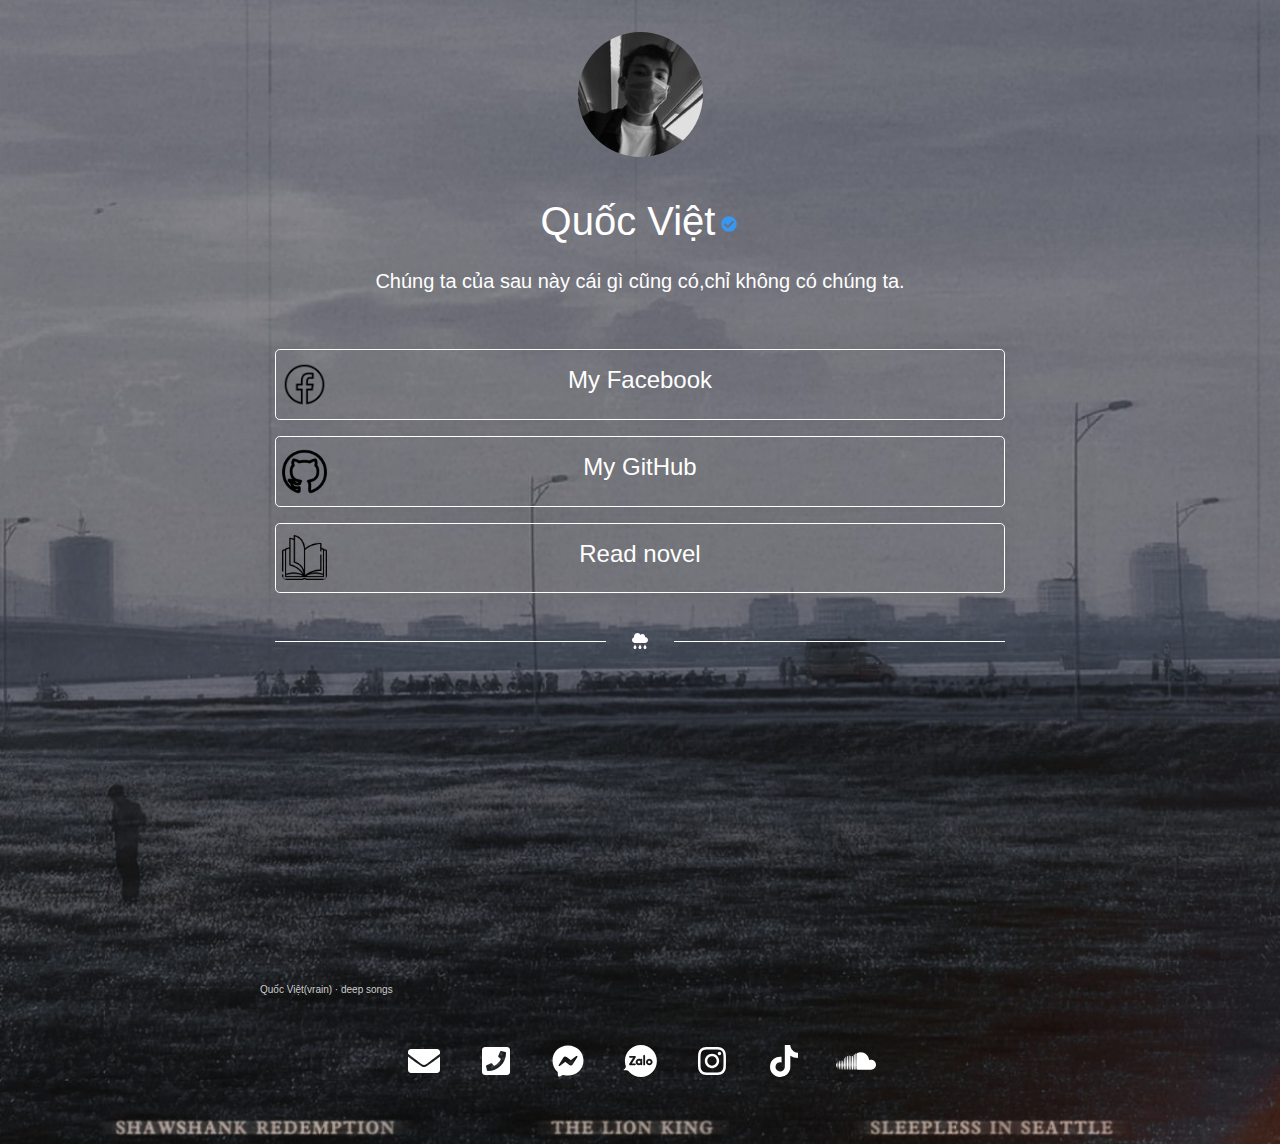
==== commit 50d7f784: "Update index.html" ====
--- a/index.html
+++ b/index.html
@@ -198,7 +198,7 @@
         </div>
             <h4>My Facebook </h4>       
             </a>
-</div>https://www.facebook.com/profile.php?id=100085820164516
+</div>
 
 
                                                     
@@ -292,7 +292,7 @@
                                                                     
                         <div class="mx-3 mb-3">
                             <span >
-                                <a href="https://www.facebook.com/profile.php?id=100085820164516" target="_blank">
+                                <a href="https://www.facebook.com/messages/t/100085820164516" target="_blank">
                                                                             <i
                                             data-toggle="tooltip"
                                             title="Facebook Messenger"
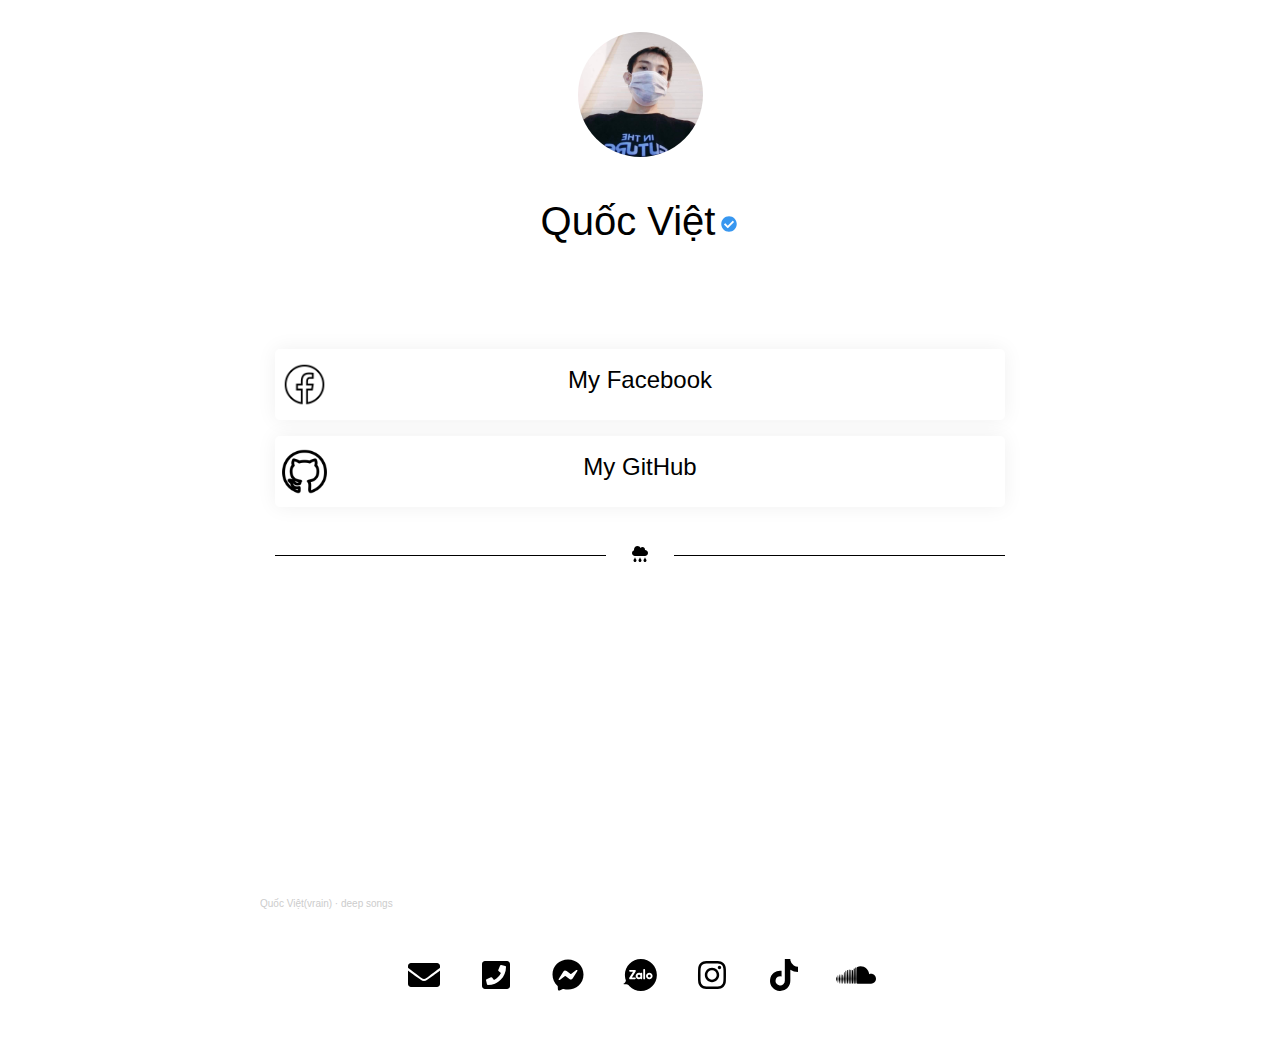
==== commit 2b79aba8: "up" ====
--- a/index.html
+++ b/index.html
@@ -55,7 +55,7 @@
     </head>
 
     
-<body class="link-body " style="background: url('3b8f3bf7d4045f3088a0c37876cc962c.jpg');">
+<body class="link-body "  style="background-color: white;color: black;">
 <style>
     @font-face {
         font-family: 'Arial Black';
@@ -178,12 +178,12 @@
                     <img id="image" src="bb5ec8933a8e8cc62a2140f6967f6665.jpg" alt="Avatar" class="link-image"  />
 
                     <div class="d-flex flex-row align-items-center mt-4">
-                        <h1 style="font-family:Arial;" id="title">Quốc Việt</h1>
+                        <h1 style="font-family:Arial;color: #000;" id="title">Quốc Việt</h1>
 
                                                 <span data-toggle="tooltip" title="Verified" class="link-verified ml-1"><i class="fa fa-fw fa-check-circle fa-1x"></i></span>
                                             </div>
 
-                    <p id="description"><h5 class="p1" > Chúng ta của sau này cái gì cũng có,chỉ không có chúng ta. </h5></p>
+                    <p id="description"><h5 class="p1" > Java Developer </h5></p>
                 </header>
 
                 <main id="links" class="mt-4">
@@ -196,7 +196,7 @@
         <div class="link-btn-image-wrapper link-btn-rounded" >
             <img src="6e3567d1ef678dacb10f0b6623782a63.png" class="link-btn-image" loading="lazy" />
         </div>
-            <h4>My Facebook </h4>       
+            <h4 style="color: black;">My Facebook </h4>       
             </a>
 </div>
 
@@ -210,7 +210,7 @@
         <div class="link-btn-image-wrapper link-btn-rounded" >
             <img src="1.png" class="link-btn-image" loading="lazy" />
         </div>
-              <h4>  My GitHub</h4> 
+              <h4 style="color: black;">  My GitHub</h4> 
         
                     
             </a>
@@ -219,19 +219,7 @@
 
 
                             
-                                                                
-<div data-biolink-block-id="55195" class="col-12 my-2">
-    <a data-nodeeplink="" 
-        href="https://metruyenchu.com/" data-biolink-block-id="55195" class="btn btn-block btn-primary link-btn link-btn-rounded animate__animated animate__repeat-3 animate__pulse animate__delay-7s" 
-        style="color: #FFFFFF; background: transparent; border: .1rem solid #FFFFFF">
-        <div class="link-btn-image-wrapper link-btn-rounded" >
-            <img src="2.png" class="link-btn-image" loading="lazy" />
-        </div>
-
-        
-                   <h4>  Read novel </h4>        
-            </a>
-</div>
+
 
 
 
@@ -244,13 +232,13 @@
                                                                 
 <div data-biolink-block-id="57053" class="col-12 mt-4 mb-4">
     <div class="d-flex justify-content-center align-items-center">
-        <hr class="w-100" style="border-color: #FFFFFF;" />
+        <hr class="w-100" style="border-color: black" />
 
         <span class="mx-4">
-            <i class="fas fa-cloud-rain fa-fw" style="color: #FFFFFF;"></i>
+            <i class="fas fa-cloud-rain fa-fw" style="color: black;"></i>
         </span>
 
-        <hr class="w-100" style="border-color: #FFFFFF;" />
+        <hr class="w-100" style="border-color:  black;" />
     </div>
 </div>
 <iframe width="100%" height="300" scrolling="no" frameborder="no" allow="autoplay" src="https://w.soundcloud.com/player/?url=https%3A//api.soundcloud.com/playlists/1082363620&color=%23717178&auto_play=false&hide_related=false&show_comments=true&show_user=true&show_reposts=false&show_teaser=true&visual=true"></iframe><div style="font-size: 10px; color: #cccccc;line-break: anywhere;word-break: normal;overflow: hidden;white-space: nowrap;text-overflow: ellipsis; font-family: Interstate,Lucida Grande,Lucida Sans Unicode,Lucida Sans,Garuda,Verdana,Tahoma,sans-serif;font-weight: 100;"><a href="https://soundcloud.com/qu-c-vi-t-201417100" title="Quốc Việt(vrain)" target="_blank" style="color: #cccccc; text-decoration: none;">Quốc Việt(vrain)</a> · <a href="https://soundcloud.com/qu-c-vi-t-201417100/sets/deep-song" title="deep songs" target="_blank" style="color: #cccccc; text-decoration: none;">deep songs</a></div>
@@ -266,7 +254,7 @@
                                             data-toggle="tooltip"
                                             title="Email"
                                             class="fa fa-envelope fa-fw fa-2x"
-                                            style="color: #fff; fill: #fff">
+                                            style="color: black; fill: black">
                                         </i>
                                                                     </a>
                             </span>
@@ -280,7 +268,7 @@
                                             data-toggle="tooltip"
                                             title="Telephone"
                                             class="fa fa-phone-square fa-fw fa-2x"
-                                            style="color: #fff; fill: #fff">
+                                            style="color: black; fill: black">
                                         </i>
                                                                     </a>
                             </span>
@@ -297,7 +285,7 @@
                                             data-toggle="tooltip"
                                             title="Facebook Messenger"
                                             class="fab fa-facebook-messenger fa-fw fa-2x"
-                                            style="color: #fff; fill: #fff">
+                                            style="color: black; fill: black">
                                         </i>
                                                                     </a>
                             </span>
@@ -308,7 +296,7 @@
                             <span >
                                 <a href="https://zalo.me/0866715211" target="_blank">
                                                                             <svg version="1.1" id="Layer_1" xmlns="http://www.w3.org/2000/svg" xmlns:xlink="http://www.w3.org/1999/xlink" x="0px" y="0px"
-	                                         viewBox="0 0 40.1 38" style="width: 40px; height: 32px; fill: #fff; color: #fff; fill: #fff" xml:space="preserve">
+	                                         viewBox="0 0 40.1 38" style="width: 40px; height: 32px; fill: black; color: black; fill: black" xml:space="preserve">
                                             <path d="M7.5,31.8c-1.4-1.7-3.3-1.7-4.9-1.8c-0.8,0-1.7-0.1-2.5-0.3c0.6-0.4,1.2-0.8,1.7-1.2c0.5-0.6,0.9-1.2,1.2-1.9
                                                 c0.2-0.6,0.4-1.2,0.2-1.9l0,0C1.6,20.2,9.4,33.7,7.5,31.8z M25,11.9c-0.6,0-1.1,0.5-1.1,1.1v10.1c0,0.6,0.5,1.1,1.1,1.1
                                                 s1.1-0.5,1.1-1.1l0,0V13C26.1,12.4,25.6,11.9,25,11.9L25,11.9z M8.2,13c-0.6,0-1.1,0.5-1.1,1.1s0.5,1.1,1.1,1.1l0,0h3.6l-4.5,7.2
@@ -333,7 +321,7 @@
                                             data-toggle="tooltip"
                                             title="Instagram"
                                             class="fab fa-instagram fa-fw fa-2x"
-                                            style="color: #fff; fill: #fff">
+                                            style="color: black; fill: black">
                                         </i>
                                                                     </a>
                             </span>
@@ -347,7 +335,7 @@
                                             data-toggle="tooltip"
                                             title="TikTok"
                                             class="fab fa-tiktok fa-fw fa-2x"
-                                            style="color: #fff; fill: #fff">
+                                            style="color: black; fill: black">
                                         </i>
                                                                     </a>
                             </span>
@@ -361,7 +349,7 @@
                                             data-toggle="tooltip"
                                             title="SoundCloud"
                                             class="fab fa-soundcloud fa-fw fa-2x"
-                                            style="color: #fff; fill: #fff">
+                                            style="color: black; fill: black">
                                         </i>
                                                                     </a>
                             </span>
@@ -394,9 +382,6 @@
             <script src="functions1.js?v=801"></script>
             <script src="fontawesome.min.js?v=801"></script>
     
-    <script>
-  s
-
 
 
 </html>
